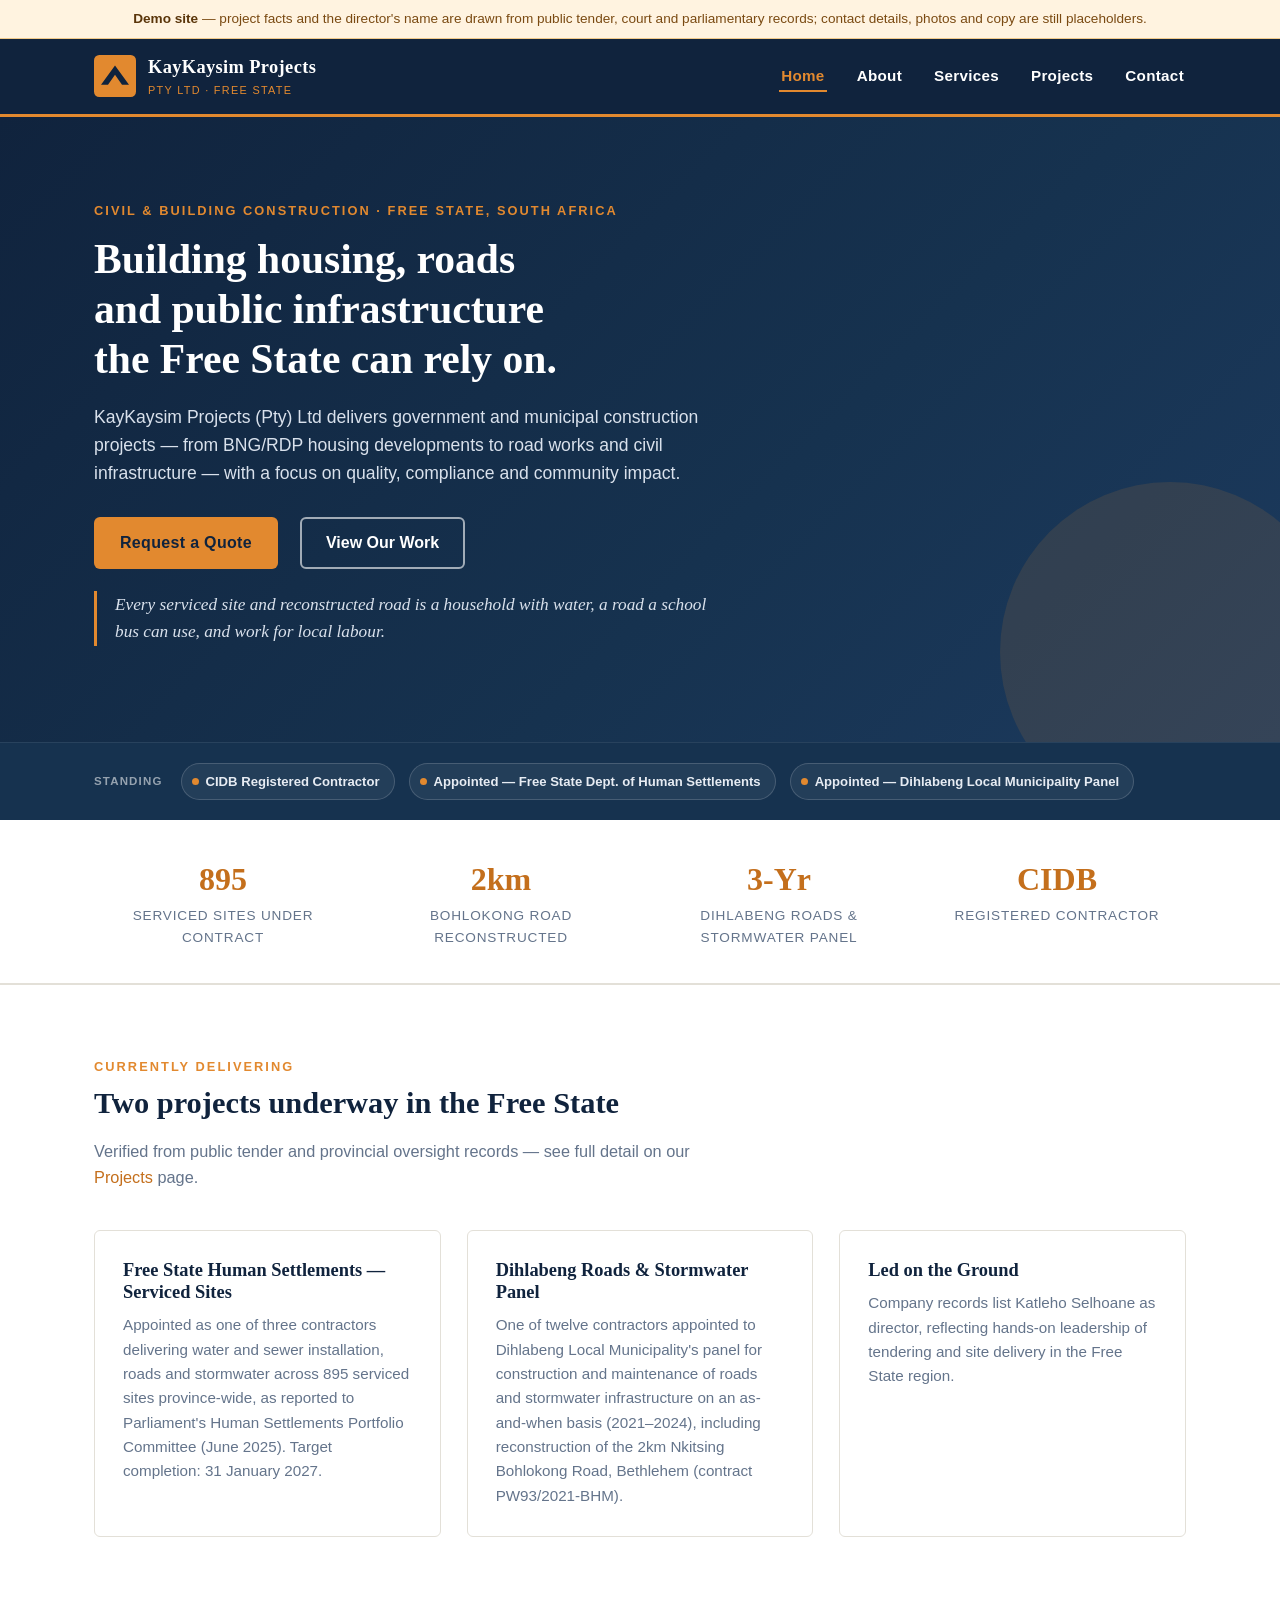
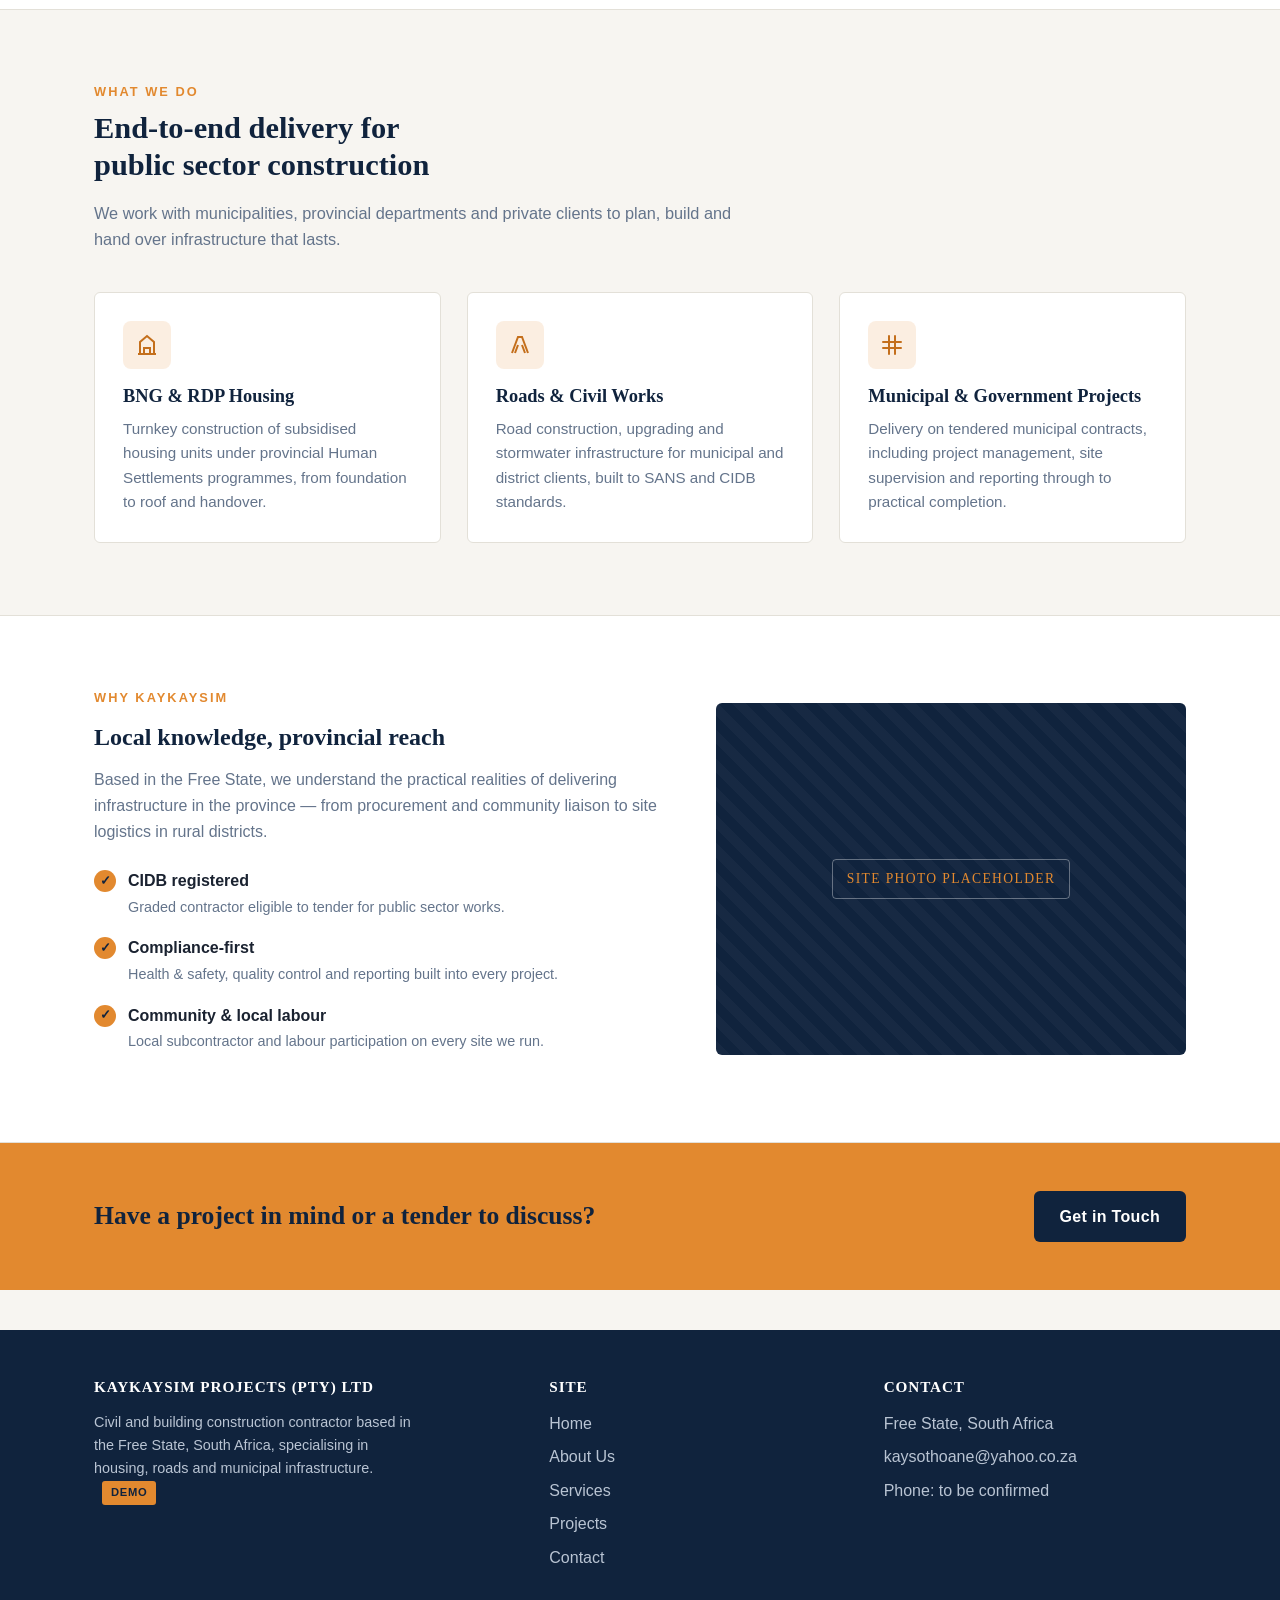
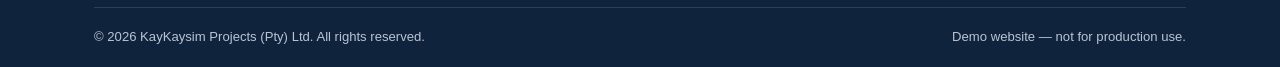
==== index.html @ f26dc11b "Publish KayKaysim Projects demo site with GitHub Pages deploy Static 5-page site mirrored from the p" ====
<!DOCTYPE html>
<html lang="en">
<head>
<meta charset="UTF-8">
<meta name="viewport" content="width=device-width, initial-scale=1.0">
<title>KayKaysim Projects (Pty) Ltd | Civil &amp; Building Contractors, Free State</title>
<meta name="description" content="KayKaysim Projects (Pty) Ltd is a Free State based civil and building construction contractor delivering housing, roads and municipal infrastructure across South Africa.">
<link rel="icon" type="image/svg+xml" href="data:image/svg+xml,<svg xmlns='http://www.w3.org/2000/svg' viewBox='0 0 48 48'><rect width='48' height='48' rx='8' fill='%23E2892F'/><path d='M8 34L24 12L40 34H32L24 22.5L16 34H8Z' fill='%2310233D'/></svg>">
<link rel="stylesheet" href="css/style.css">
</head>
<body>

<div class="demo-notice"><strong>Demo site</strong> — project facts and the director's name are drawn from public tender, court and parliamentary records; contact details, photos and copy are still placeholders.</div>

<header class="site-header">
  <div class="wrap">
    <a class="brand" href="index.html">
      <svg class="brand-mark" viewBox="0 0 48 48" fill="none" xmlns="http://www.w3.org/2000/svg">
        <rect width="48" height="48" rx="6" fill="#E2892F"/>
        <path d="M8 34L24 12L40 34H32L24 22.5L16 34H8Z" fill="#10233D"/>
      </svg>
      <span class="brand-text">
        <span class="name">KayKaysim Projects</span>
        <span class="tag">Pty Ltd &middot; Free State</span>
      </span>
    </a>
    <button class="nav-toggle" aria-label="Toggle navigation">&#9776;</button>
    <nav class="main-nav">
      <ul>
        <li><a href="index.html" class="active">Home</a></li>
        <li><a href="about.html">About</a></li>
        <li><a href="services.html">Services</a></li>
        <li><a href="projects.html">Projects</a></li>
        <li><a href="contact.html">Contact</a></li>
      </ul>
    </nav>
  </div>
</header>

<section class="hero">
  <div class="wrap">
    <div class="eyebrow">Civil &amp; Building Construction &middot; Free State, South Africa</div>
    <h1>Building housing, roads and public infrastructure the Free State can rely on.</h1>
    <p class="lede">KayKaysim Projects (Pty) Ltd delivers government and municipal construction projects — from BNG/RDP housing developments to road works and civil infrastructure — with a focus on quality, compliance and community impact.</p>
    <div class="hero-actions">
      <a class="btn" href="contact.html">Request a Quote</a>
      <a class="btn-outline" href="projects.html">View Our Work</a>
    </div>
    <p class="mission-line">Every serviced site and reconstructed road is a household with water, a road a school bus can use, and work for local labour.</p>
  </div>
</section>

<section class="trust-bar">
  <div class="wrap">
    <span class="trust-label">Standing</span>
    <span class="badge-chip"><span class="dot"></span>CIDB Registered Contractor</span>
    <span class="badge-chip"><span class="dot"></span>Appointed &mdash; Free State Dept. of Human Settlements</span>
    <span class="badge-chip"><span class="dot"></span>Appointed &mdash; Dihlabeng Local Municipality Panel</span>
  </div>
</section>

<section class="stats">
  <div class="wrap">
    <div class="stat">
      <div class="num">895</div>
      <div class="label">Serviced Sites Under Contract</div>
    </div>
    <div class="stat">
      <div class="num">2km</div>
      <div class="label">Bohlokong Road Reconstructed</div>
    </div>
    <div class="stat">
      <div class="num">3-Yr</div>
      <div class="label">Dihlabeng Roads &amp; Stormwater Panel</div>
    </div>
    <div class="stat">
      <div class="num">CIDB</div>
      <div class="label">Registered Contractor</div>
    </div>
  </div>
</section>

<section class="block alt">
  <div class="wrap">
    <div class="section-head">
      <div class="eyebrow">Currently Delivering</div>
      <h2>Two projects underway in the Free State</h2>
      <p>Verified from public tender and provincial oversight records — see full detail on our <a href="projects.html">Projects</a> page.</p>
    </div>
    <div class="grid-3">
      <div class="card">
        <h3>Free State Human Settlements &mdash; Serviced Sites</h3>
        <p>Appointed as one of three contractors delivering water and sewer installation, roads and stormwater across 895 serviced sites province-wide, as reported to Parliament's Human Settlements Portfolio Committee (June 2025). Target completion: 31 January 2027.</p>
      </div>
      <div class="card">
        <h3>Dihlabeng Roads &amp; Stormwater Panel</h3>
        <p>One of twelve contractors appointed to Dihlabeng Local Municipality's panel for construction and maintenance of roads and stormwater infrastructure on an as-and-when basis (2021&ndash;2024), including reconstruction of the 2km Nkitsing Bohlokong Road, Bethlehem (contract PW93/2021-BHM).</p>
      </div>
      <div class="card">
        <h3>Led on the Ground</h3>
        <p>Company records list Katleho Selhoane as director, reflecting hands-on leadership of tendering and site delivery in the Free State region.</p>
      </div>
    </div>
  </div>
</section>

<section class="block">
  <div class="wrap">
    <div class="section-head">
      <div class="eyebrow">What We Do</div>
      <h2>End-to-end delivery for public sector construction</h2>
      <p>We work with municipalities, provincial departments and private clients to plan, build and hand over infrastructure that lasts.</p>
    </div>
    <div class="grid-3">
      <div class="card">
        <div class="icon-box">
          <svg viewBox="0 0 24 24" fill="none" stroke="currentColor" stroke-width="2"><path d="M3 21h18M5 21V9l7-6 7 6v12M9 21v-6h6v6"/></svg>
        </div>
        <h3>BNG &amp; RDP Housing</h3>
        <p>Turnkey construction of subsidised housing units under provincial Human Settlements programmes, from foundation to roof and handover.</p>
      </div>
      <div class="card">
        <div class="icon-box">
          <svg viewBox="0 0 24 24" fill="none" stroke="currentColor" stroke-width="2"><path d="M4 20l6-16h4l6 16M7 20l3-8M17 20l-3-8"/></svg>
        </div>
        <h3>Roads &amp; Civil Works</h3>
        <p>Road construction, upgrading and stormwater infrastructure for municipal and district clients, built to SANS and CIDB standards.</p>
      </div>
      <div class="card">
        <div class="icon-box">
          <svg viewBox="0 0 24 24" fill="none" stroke="currentColor" stroke-width="2"><path d="M3 9h18M3 15h18M9 3v18M15 3v18" stroke-linecap="round"/></svg>
        </div>
        <h3>Municipal &amp; Government Projects</h3>
        <p>Delivery on tendered municipal contracts, including project management, site supervision and reporting through to practical completion.</p>
      </div>
    </div>
  </div>
</section>

<section class="block alt">
  <div class="wrap grid-2">
    <div>
      <div class="eyebrow">Why KayKaysim</div>
      <h2>Local knowledge, provincial reach</h2>
      <p style="color:var(--steel); margin-bottom:24px;">Based in the Free State, we understand the practical realities of delivering infrastructure in the province — from procurement and community liaison to site logistics in rural districts.</p>
      <ul class="pillars">
        <li><span class="tick">&#10003;</span><div><strong>CIDB registered</strong><br><span style="color:var(--steel); font-size:0.9rem;">Graded contractor eligible to tender for public sector works.</span></div></li>
        <li><span class="tick">&#10003;</span><div><strong>Compliance-first</strong><br><span style="color:var(--steel); font-size:0.9rem;">Health &amp; safety, quality control and reporting built into every project.</span></div></li>
        <li><span class="tick">&#10003;</span><div><strong>Community &amp; local labour</strong><br><span style="color:var(--steel); font-size:0.9rem;">Local subcontractor and labour participation on every site we run.</span></div></li>
      </ul>
    </div>
    <div class="photo-block">
      <div class="pattern"></div>
      <span>Site Photo Placeholder</span>
    </div>
  </div>
</section>

<section class="cta-band">
  <div class="wrap">
    <h2>Have a project in mind or a tender to discuss?</h2>
    <a class="btn" href="contact.html">Get in Touch</a>
  </div>
</section>

<footer class="site-footer">
  <div class="wrap">
    <div class="footer-grid">
      <div>
        <h4>KayKaysim Projects (Pty) Ltd</h4>
        <p style="max-width:320px; font-size:0.9rem;">Civil and building construction contractor based in the Free State, South Africa, specialising in housing, roads and municipal infrastructure. <span class="demo-badge">Demo</span></p>
      </div>
      <div>
        <h4>Site</h4>
        <ul>
          <li><a href="index.html">Home</a></li>
          <li><a href="about.html">About Us</a></li>
          <li><a href="services.html">Services</a></li>
          <li><a href="projects.html">Projects</a></li>
          <li><a href="contact.html">Contact</a></li>
        </ul>
      </div>
      <div>
        <h4>Contact</h4>
        <ul>
          <li>Free State, South Africa</li>
          <li>kaysothoane@yahoo.co.za</li>
          <li>Phone: to be confirmed</li>
        </ul>
      </div>
    </div>
    <div class="footer-bottom">
      <span>&copy; 2026 KayKaysim Projects (Pty) Ltd. All rights reserved.</span>
      <span>Demo website — not for production use.</span>
    </div>
  </div>
</footer>

<script src="js/script.js"></script>
</body>
</html>
---- css/style.css ----
/* KayKaysim Projects (Pty) Ltd — demo site styles */

:root {
  --navy: #10233d;
  --navy-light: #16324f;
  --amber: #e2892f;
  --amber-dark: #c46f1c;
  --steel: #64748b;
  --ink: #1a2230;
  --paper: #f7f5f1;
  --white: #ffffff;
  --border: #e3e0d8;
  --max: 1140px;
  --radius: 6px;
  font-size: 16px;
}

* { box-sizing: border-box; }

html, body {
  margin: 0;
  padding: 0;
}

body {
  font-family: "Segoe UI", Roboto, Helvetica, Arial, sans-serif;
  color: var(--ink);
  background: var(--paper);
  line-height: 1.6;
}

h1, h2, h3, h4 {
  font-family: Georgia, "Times New Roman", serif;
  color: var(--navy);
  line-height: 1.2;
  margin: 0 0 0.5em;
}
h1, h2 { text-wrap: balance; }

a:focus-visible,
button:focus-visible,
input:focus-visible,
textarea:focus-visible {
  outline: 2px solid var(--amber);
  outline-offset: 2px;
}

a {
  color: var(--amber-dark);
  text-decoration: none;
}
a:hover { text-decoration: underline; }

img { max-width: 100%; display: block; }

.wrap {
  max-width: var(--max);
  margin: 0 auto;
  padding: 0 24px;
}

/* Header */
.site-header {
  background: var(--navy);
  color: var(--white);
  position: sticky;
  top: 0;
  z-index: 50;
  border-bottom: 3px solid var(--amber);
}

.site-header .wrap {
  display: flex;
  align-items: center;
  justify-content: space-between;
  padding-top: 14px;
  padding-bottom: 14px;
}

.brand {
  display: flex;
  align-items: center;
  gap: 12px;
  color: var(--white);
}

.brand:hover { text-decoration: none; }

.brand-mark {
  width: 42px;
  height: 42px;
  flex-shrink: 0;
}

.brand-text .name {
  font-family: Georgia, serif;
  font-weight: 700;
  font-size: 1.15rem;
  letter-spacing: 0.02em;
  display: block;
}

.brand-text .tag {
  font-size: 0.68rem;
  letter-spacing: 0.12em;
  text-transform: uppercase;
  color: var(--amber);
  display: block;
}

nav.main-nav ul {
  list-style: none;
  display: flex;
  gap: 28px;
  margin: 0;
  padding: 0;
}

nav.main-nav a {
  color: var(--white);
  font-size: 0.95rem;
  font-weight: 600;
  letter-spacing: 0.02em;
  padding: 6px 2px;
  border-bottom: 2px solid transparent;
}

nav.main-nav a:hover,
nav.main-nav a.active {
  color: var(--amber);
  text-decoration: none;
  border-bottom-color: var(--amber);
}

.nav-toggle {
  display: none;
  background: none;
  border: 1px solid rgba(255,255,255,0.4);
  border-radius: var(--radius);
  color: var(--white);
  padding: 8px 10px;
  font-size: 1rem;
}

/* Hero */
.hero {
  background: linear-gradient(135deg, var(--navy) 0%, var(--navy-light) 60%, #1c3a5e 100%);
  color: var(--white);
  padding: 84px 0 96px;
  position: relative;
  overflow: hidden;
}

.hero::after {
  content: "";
  position: absolute;
  right: -60px;
  bottom: -80px;
  width: 340px;
  height: 340px;
  background: var(--amber);
  opacity: 0.12;
  border-radius: 50%;
}

.hero .wrap { position: relative; z-index: 1; }

.eyebrow {
  color: var(--amber);
  text-transform: uppercase;
  letter-spacing: 0.16em;
  font-size: 0.8rem;
  font-weight: 700;
  margin-bottom: 14px;
}

.hero h1 {
  color: var(--white);
  font-size: 2.6rem;
  max-width: 720px;
  margin-bottom: 18px;
}

.hero p.lede {
  max-width: 620px;
  font-size: 1.1rem;
  color: #d9e1ec;
  margin-bottom: 30px;
}

.btn {
  display: inline-block;
  background: var(--amber);
  color: var(--navy);
  font-weight: 700;
  padding: 13px 26px;
  border-radius: var(--radius);
  letter-spacing: 0.02em;
}
.btn:hover { background: var(--amber-dark); color: var(--white); text-decoration: none; }

.btn-outline {
  display: inline-block;
  border: 2px solid rgba(255,255,255,0.6);
  color: var(--white);
  font-weight: 700;
  padding: 11px 24px;
  border-radius: var(--radius);
  margin-left: 14px;
}
.btn-outline:hover { border-color: var(--amber); color: var(--amber); text-decoration: none; }

.hero-actions { display: flex; align-items: center; flex-wrap: wrap; gap: 8px; }

/* Stats strip */
.stats {
  background: var(--white);
  border-bottom: 1px solid var(--border);
}
.stats .wrap {
  display: grid;
  grid-template-columns: repeat(4, 1fr);
  gap: 20px;
  padding-top: 34px;
  padding-bottom: 34px;
  text-align: center;
}
.stat .num {
  font-family: Georgia, serif;
  font-size: 2rem;
  font-weight: 700;
  color: var(--amber-dark);
}
.stat .label {
  font-size: 0.85rem;
  color: var(--steel);
  text-transform: uppercase;
  letter-spacing: 0.06em;
}

/* Sections */
section.block {
  padding: 72px 0;
}
section.block.alt {
  background: var(--white);
  border-top: 1px solid var(--border);
  border-bottom: 1px solid var(--border);
}

.section-head {
  max-width: 640px;
  margin-bottom: 40px;
}
.section-head .eyebrow { margin-bottom: 8px; }
.section-head h2 { font-size: 1.9rem; }
.section-head p { color: var(--steel); font-size: 1.02rem; }

.grid-3 {
  display: grid;
  grid-template-columns: repeat(3, 1fr);
  gap: 26px;
}
.grid-2 {
  display: grid;
  grid-template-columns: 1.1fr 0.9fr;
  gap: 48px;
  align-items: center;
}
.grid-pair {
  display: grid;
  grid-template-columns: 1fr 1fr;
  gap: 26px;
}

.card {
  background: var(--white);
  border: 1px solid var(--border);
  border-radius: var(--radius);
  padding: 28px;
  transition: box-shadow 0.15s ease, transform 0.15s ease;
}
.card:hover {
  box-shadow: 0 10px 24px rgba(16,35,61,0.08);
  transform: translateY(-2px);
}

.icon-box {
  width: 48px;
  height: 48px;
  border-radius: 8px;
  background: rgba(226,137,47,0.14);
  color: var(--amber-dark);
  display: flex;
  align-items: center;
  justify-content: center;
  margin-bottom: 16px;
}
.icon-box svg { width: 24px; height: 24px; }

.card h3 { font-size: 1.15rem; margin-bottom: 10px; }
.card p { color: var(--steel); font-size: 0.95rem; margin: 0; }

.pillars {
  list-style: none;
  margin: 0;
  padding: 0;
}
.pillars li {
  display: flex;
  gap: 12px;
  margin-bottom: 16px;
  align-items: flex-start;
}
.pillars .tick {
  width: 22px;
  height: 22px;
  flex-shrink: 0;
  border-radius: 50%;
  background: var(--amber);
  color: var(--navy);
  font-weight: 700;
  font-size: 0.8rem;
  display: flex;
  align-items: center;
  justify-content: center;
  margin-top: 2px;
}

.photo-block {
  background: var(--navy);
  border-radius: var(--radius);
  aspect-ratio: 4/3;
  display: flex;
  align-items: center;
  justify-content: center;
  color: var(--amber);
  position: relative;
  overflow: hidden;
}
.photo-block .pattern {
  position: absolute;
  inset: 0;
  opacity: 0.5;
  background-image: repeating-linear-gradient(45deg, rgba(255,255,255,0.06) 0 10px, transparent 10px 20px);
}
.photo-block span {
  position: relative;
  z-index: 1;
  font-family: Georgia, serif;
  font-size: 0.85rem;
  letter-spacing: 0.1em;
  text-transform: uppercase;
  border: 1px solid rgba(255,255,255,0.35);
  padding: 8px 14px;
  border-radius: 4px;
}

/* Projects */
.project-card {
  border: 1px solid var(--border);
  border-radius: var(--radius);
  overflow: hidden;
  background: var(--white);
}
.project-thumb {
  aspect-ratio: 16/10;
  background: linear-gradient(135deg, var(--navy) 0%, #274a72 100%);
  display: flex;
  align-items: center;
  justify-content: center;
  color: rgba(255,255,255,0.55);
  font-size: 0.75rem;
  letter-spacing: 0.1em;
  text-transform: uppercase;
}
.project-body { padding: 20px; }
.project-tag {
  display: inline-block;
  font-size: 0.72rem;
  text-transform: uppercase;
  letter-spacing: 0.08em;
  color: var(--amber-dark);
  background: rgba(226,137,47,0.12);
  padding: 4px 10px;
  border-radius: 3px;
  margin-bottom: 10px;
  font-weight: 700;
}
.project-body h3 { font-size: 1.05rem; margin-bottom: 6px; }
.project-body p { color: var(--steel); font-size: 0.9rem; margin: 0 0 10px; }
.project-meta {
  display: flex;
  justify-content: space-between;
  font-size: 0.82rem;
  color: var(--steel);
  border-top: 1px dashed var(--border);
  padding-top: 10px;
}

/* Timeline (about) */
.timeline {
  list-style: none;
  margin: 0;
  padding: 0;
  border-left: 2px solid var(--border);
}
.timeline li {
  position: relative;
  padding: 0 0 28px 26px;
}
.timeline li::before {
  content: "";
  position: absolute;
  left: -6px;
  top: 4px;
  width: 10px;
  height: 10px;
  border-radius: 50%;
  background: var(--amber);
}
.timeline .yr {
  font-weight: 700;
  color: var(--navy);
  display: block;
  margin-bottom: 4px;
}
.timeline p { color: var(--steel); margin: 0; font-size: 0.92rem; }

/* CTA band */
.cta-band {
  background: var(--amber);
  color: var(--navy);
  padding: 48px 0;
}
.cta-band .wrap {
  display: flex;
  align-items: center;
  justify-content: space-between;
  gap: 24px;
  flex-wrap: wrap;
}
.cta-band h2 { color: var(--navy); font-size: 1.6rem; margin: 0; }
.cta-band .btn {
  background: var(--navy);
  color: var(--white);
}
.cta-band .btn:hover { background: #0b1a2e; }

/* Contact */
.contact-grid {
  display: grid;
  grid-template-columns: 1fr 1fr;
  gap: 48px;
}
.contact-list {
  list-style: none;
  margin: 0 0 28px;
  padding: 0;
}
.contact-list li {
  display: flex;
  gap: 14px;
  padding: 16px 0;
  border-bottom: 1px solid var(--border);
}
.contact-list .icon-box { margin: 0; flex-shrink: 0; width: 40px; height: 40px; }
.contact-list strong { display: block; color: var(--navy); font-size: 0.85rem; text-transform: uppercase; letter-spacing: 0.04em; }
.contact-list span, .contact-list a { color: var(--steel); font-size: 0.95rem; }

form.demo-form { display: flex; flex-direction: column; gap: 14px; }
form.demo-form label {
  font-size: 0.82rem;
  font-weight: 700;
  color: var(--navy);
  text-transform: uppercase;
  letter-spacing: 0.04em;
  margin-bottom: 4px;
  display: block;
}
form.demo-form input,
form.demo-form textarea {
  width: 100%;
  padding: 11px 12px;
  border: 1px solid var(--border);
  border-radius: var(--radius);
  font-family: inherit;
  font-size: 0.95rem;
  background: var(--white);
}
form.demo-form input:focus,
form.demo-form textarea:focus {
  outline: 2px solid var(--amber);
  outline-offset: 1px;
}
.form-note {
  font-size: 0.82rem;
  color: var(--steel);
  background: rgba(226,137,47,0.1);
  border: 1px solid rgba(226,137,47,0.35);
  border-radius: var(--radius);
  padding: 10px 14px;
  margin-bottom: 18px;
}

.map-frame {
  border-radius: var(--radius);
  border: 1px solid var(--border);
  aspect-ratio: 16/10;
  background: repeating-linear-gradient(0deg, #e9e5da 0 1px, transparent 1px 24px),
              repeating-linear-gradient(90deg, #e9e5da 0 1px, transparent 1px 24px),
              var(--paper);
  display: flex;
  align-items: center;
  justify-content: center;
  color: var(--steel);
  font-size: 0.85rem;
  text-align: center;
  padding: 20px;
}

/* Footer */
footer.site-footer {
  background: var(--navy);
  color: #b9c4d3;
  padding: 48px 0 20px;
  margin-top: 40px;
}
.footer-grid {
  display: grid;
  grid-template-columns: 1.4fr 1fr 1fr;
  gap: 32px;
  padding-bottom: 28px;
  border-bottom: 1px solid rgba(255,255,255,0.12);
}
footer.site-footer h4 {
  color: var(--white);
  font-size: 0.95rem;
  text-transform: uppercase;
  letter-spacing: 0.06em;
  margin-bottom: 14px;
}
footer.site-footer ul { list-style: none; margin: 0; padding: 0; }
footer.site-footer li { margin-bottom: 8px; }
footer.site-footer a { color: #b9c4d3; }
footer.site-footer a:hover { color: var(--amber); }
.footer-bottom {
  padding-top: 18px;
  display: flex;
  justify-content: space-between;
  flex-wrap: wrap;
  gap: 10px;
  font-size: 0.82rem;
}
.demo-badge {
  display: inline-block;
  background: var(--amber);
  color: var(--navy);
  font-weight: 700;
  font-size: 0.7rem;
  letter-spacing: 0.06em;
  text-transform: uppercase;
  padding: 3px 9px;
  border-radius: 3px;
  margin-left: 8px;
}

/* Trust bar */
.trust-bar {
  background: var(--navy-light);
  border-top: 1px solid rgba(255,255,255,0.08);
}
.trust-bar .wrap {
  display: flex;
  align-items: center;
  flex-wrap: wrap;
  gap: 14px;
  padding: 20px 24px;
}
.trust-bar .trust-label {
  color: rgba(255,255,255,0.55);
  font-size: 0.72rem;
  text-transform: uppercase;
  letter-spacing: 0.1em;
  font-weight: 700;
  margin-right: 4px;
}
.badge-chip {
  display: inline-flex;
  align-items: center;
  gap: 7px;
  background: rgba(255,255,255,0.06);
  border: 1px solid rgba(255,255,255,0.16);
  color: #e7ecf3;
  font-size: 0.82rem;
  font-weight: 600;
  padding: 7px 14px 7px 10px;
  border-radius: 999px;
}
.badge-chip .dot {
  width: 7px;
  height: 7px;
  border-radius: 50%;
  background: var(--amber);
  flex-shrink: 0;
}

/* Divisions */
.division {
  border-top: 3px solid var(--amber);
  background: var(--white);
  border-radius: var(--radius);
  padding: 30px 30px 8px;
  margin-bottom: 32px;
  border-left: 1px solid var(--border);
  border-right: 1px solid var(--border);
  border-bottom: 1px solid var(--border);
}
.division-head {
  display: flex;
  align-items: baseline;
  justify-content: space-between;
  flex-wrap: wrap;
  gap: 10px;
  margin-bottom: 22px;
  padding-bottom: 18px;
  border-bottom: 1px solid var(--border);
}
.division-head h3 {
  font-size: 1.3rem;
  margin: 0;
}
.division-head .division-index {
  font-family: Georgia, serif;
  color: var(--amber-dark);
  font-weight: 700;
  font-size: 0.85rem;
  letter-spacing: 0.08em;
  text-transform: uppercase;
}
.division .grid-3 { margin-bottom: 22px; }
.division .card {
  border: none;
  padding: 0;
}
.division .card:hover { box-shadow: none; transform: none; }
.division .card h3 { font-size: 1.02rem; }
.division .card p { font-size: 0.9rem; }

/* Leadership */
.leader-card {
  display: flex;
  gap: 20px;
  align-items: center;
  background: var(--white);
  border: 1px solid var(--border);
  border-radius: var(--radius);
  padding: 24px;
}
.leader-avatar {
  width: 72px;
  height: 72px;
  border-radius: 50%;
  background: var(--navy);
  color: var(--amber);
  flex-shrink: 0;
  display: flex;
  align-items: center;
  justify-content: center;
  font-family: Georgia, serif;
  font-weight: 700;
  font-size: 1.4rem;
}
.leader-card h3 { font-size: 1.05rem; margin-bottom: 2px; }
.leader-card .role {
  color: var(--amber-dark);
  font-size: 0.82rem;
  font-weight: 700;
  text-transform: uppercase;
  letter-spacing: 0.05em;
  margin-bottom: 8px;
  display: block;
}
.leader-card p { color: var(--steel); font-size: 0.88rem; margin: 0; }

.mission-line {
  border-left: 3px solid var(--amber);
  padding-left: 18px;
  font-family: Georgia, serif;
  font-style: italic;
  font-size: 1.08rem;
  color: #d9e1ec;
  max-width: 620px;
  margin: 22px 0 0;
}

/* Page header (non-home pages) */
.page-header {
  background: var(--navy);
  color: var(--white);
  padding: 52px 0;
  border-bottom: 3px solid var(--amber);
}
.page-header .eyebrow { color: var(--amber); }
.page-header h1 { color: var(--white); font-size: 2.1rem; margin-bottom: 6px; }
.page-header p { color: #d9e1ec; margin: 0; max-width: 620px; }

/* Demo notice */
.demo-notice {
  background: #fff3e0;
  border-bottom: 1px solid #f0c98a;
  color: #7a4a12;
  font-size: 0.85rem;
  text-align: center;
  padding: 8px 16px;
}
.demo-notice strong { color: #5a350a; }

@media (max-width: 900px) {
  .grid-3 { grid-template-columns: 1fr; }
  .grid-2 { grid-template-columns: 1fr; }
  .grid-pair { grid-template-columns: 1fr; }
  .contact-grid { grid-template-columns: 1fr; }
  .footer-grid { grid-template-columns: 1fr; }
  .stats .wrap { grid-template-columns: repeat(2, 1fr); }
  .leader-card { flex-direction: column; text-align: center; }
  .division { padding: 22px 18px 6px; }
}

@media (max-width: 720px) {
  nav.main-nav { display: none; }
  nav.main-nav.open {
    display: block;
    position: absolute;
    top: 100%;
    left: 0;
    right: 0;
    background: var(--navy-light);
    padding: 12px 24px 20px;
  }
  nav.main-nav.open ul { flex-direction: column; gap: 14px; }
  .nav-toggle { display: inline-block; }
  .hero h1 { font-size: 1.9rem; }
  .cta-band .wrap { flex-direction: column; text-align: center; }
}
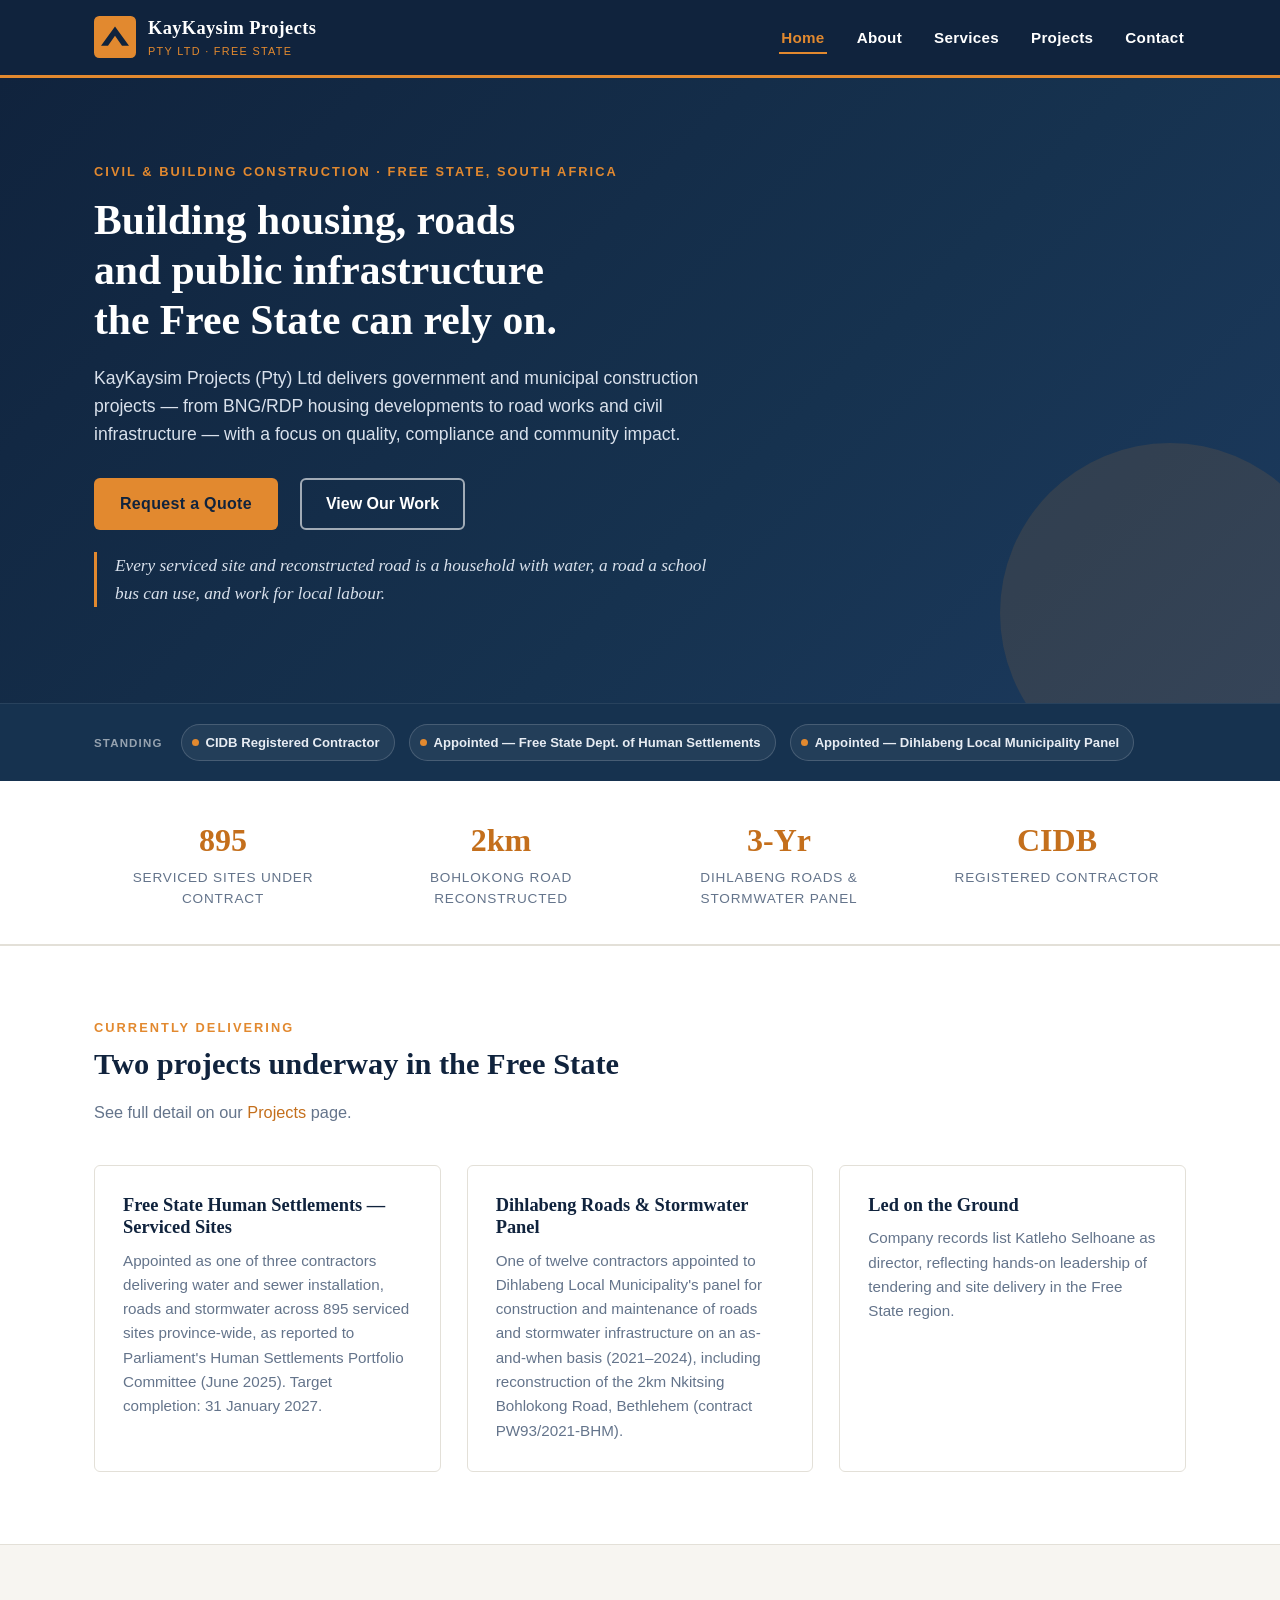
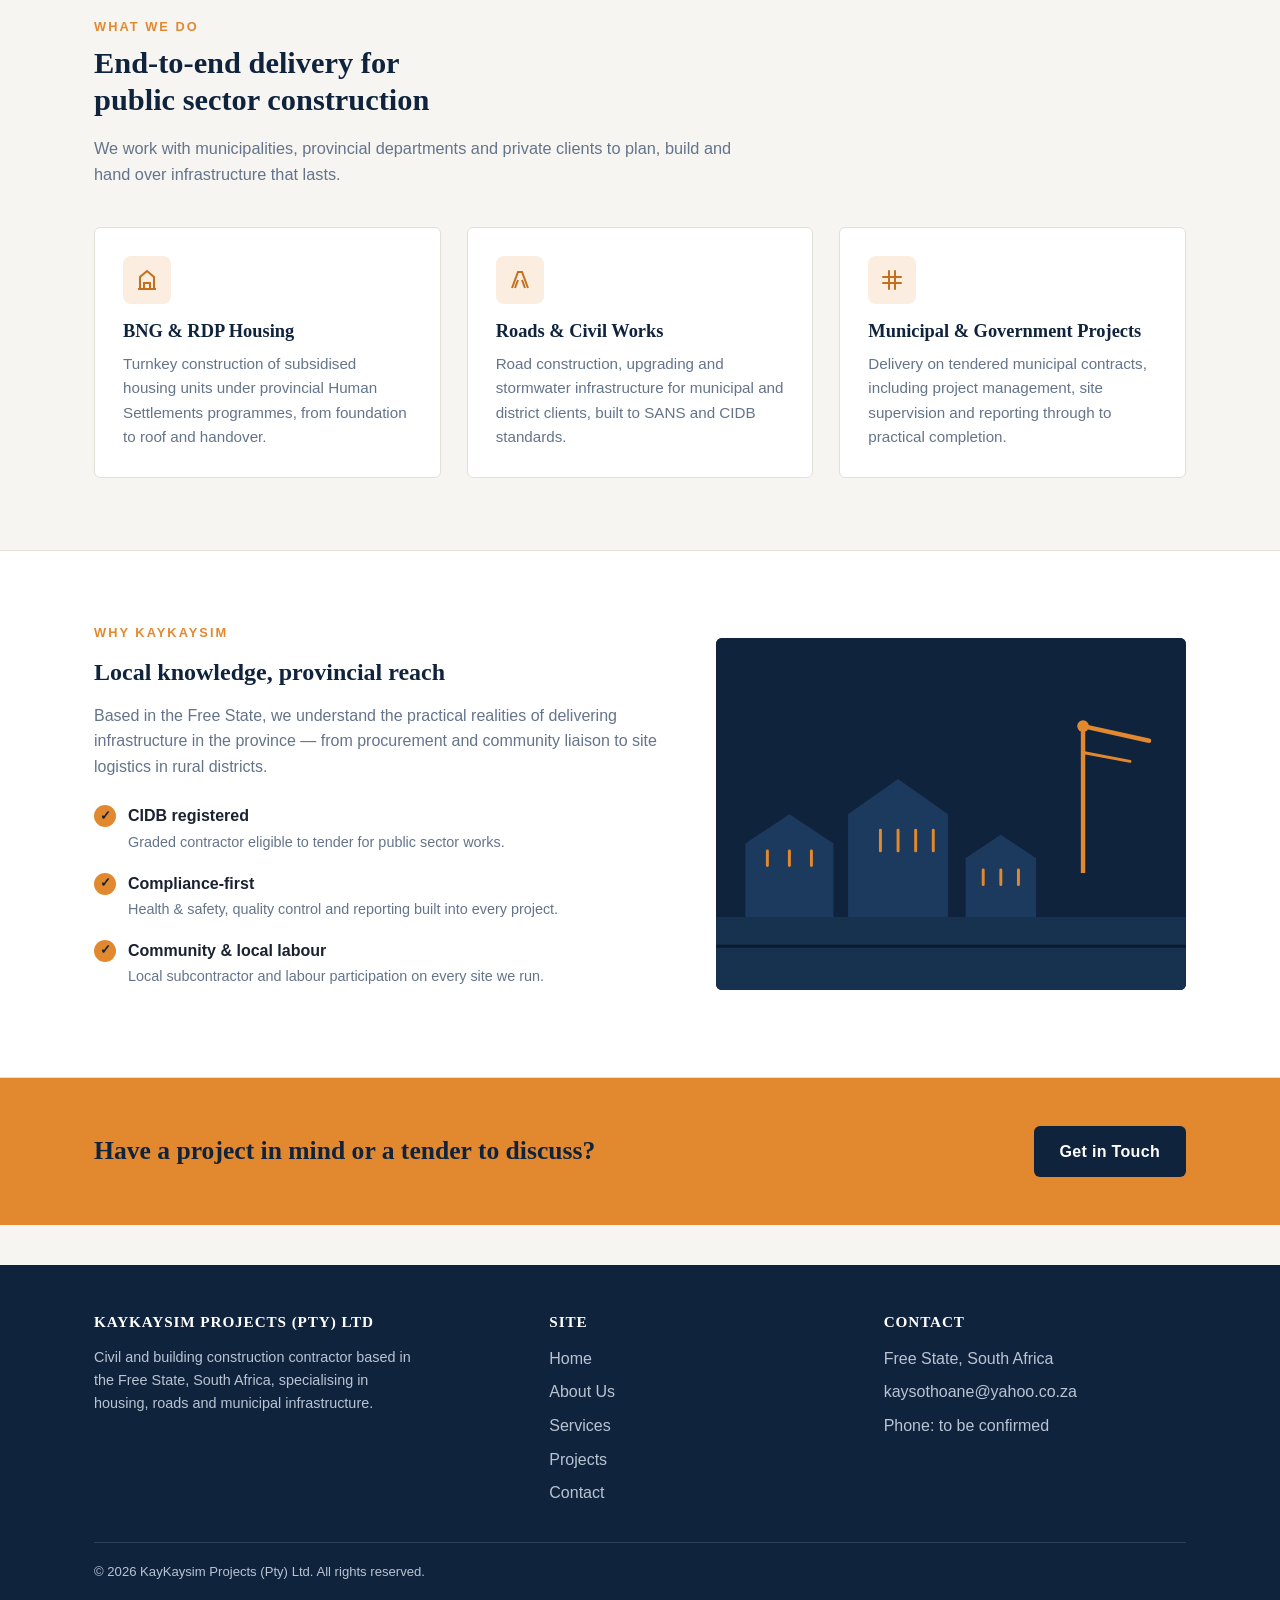
==== commit 6ff9eab6: "Remove reviewer-facing commentary, add custom illustrations Mirrors the private source repo: strips " ====
--- a/index.html
+++ b/index.html
@@ -9,8 +9,6 @@
 <link rel="stylesheet" href="css/style.css">
 </head>
 <body>
-
-<div class="demo-notice"><strong>Demo site</strong> — project facts and the director's name are drawn from public tender, court and parliamentary records; contact details, photos and copy are still placeholders.</div>
 
 <header class="site-header">
   <div class="wrap">
@@ -85,7 +83,7 @@
     <div class="section-head">
       <div class="eyebrow">Currently Delivering</div>
       <h2>Two projects underway in the Free State</h2>
-      <p>Verified from public tender and provincial oversight records — see full detail on our <a href="projects.html">Projects</a> page.</p>
+      <p>See full detail on our <a href="projects.html">Projects</a> page.</p>
     </div>
     <div class="grid-3">
       <div class="card">
@@ -151,7 +149,23 @@
     </div>
     <div class="photo-block">
       <div class="pattern"></div>
-      <span>Site Photo Placeholder</span>
+      <svg viewBox="0 0 320 240" fill="none" xmlns="http://www.w3.org/2000/svg">
+        <rect width="320" height="240" fill="#10233d"/>
+        <path d="M0 190h320v50H0z" fill="#16324f"/>
+        <path d="M20 190v-50l30-20 30 20v50z" fill="#1c3a5e"/>
+        <path d="M90 190v-70l34-24 34 24v70z" fill="#1c3a5e"/>
+        <path d="M170 190v-40l24-16 24 16v40z" fill="#1c3a5e"/>
+        <g stroke="#e2892f" stroke-width="2" stroke-linecap="round">
+          <path d="M35 155v-10M50 155v-10M65 155v-10"/>
+          <path d="M112 145v-14M124 145v-14M136 145v-14M148 145v-14"/>
+          <path d="M182 168v-10M194 168v-10M206 168v-10"/>
+        </g>
+        <path d="M250 60v100" stroke="#e2892f" stroke-width="3"/>
+        <path d="M250 60l45 10" stroke="#e2892f" stroke-width="3" stroke-linecap="round"/>
+        <path d="M250 78l32 6" stroke="#e2892f" stroke-width="2" stroke-linecap="round"/>
+        <circle cx="250" cy="60" r="4" fill="#e2892f"/>
+        <path d="M0 210h320" stroke="#0b1a2e" stroke-width="2"/>
+      </svg>
     </div>
   </div>
 </section>
@@ -168,7 +182,7 @@
     <div class="footer-grid">
       <div>
         <h4>KayKaysim Projects (Pty) Ltd</h4>
-        <p style="max-width:320px; font-size:0.9rem;">Civil and building construction contractor based in the Free State, South Africa, specialising in housing, roads and municipal infrastructure. <span class="demo-badge">Demo</span></p>
+        <p style="max-width:320px; font-size:0.9rem;">Civil and building construction contractor based in the Free State, South Africa, specialising in housing, roads and municipal infrastructure.</p>
       </div>
       <div>
         <h4>Site</h4>
@@ -191,7 +205,6 @@
     </div>
     <div class="footer-bottom">
       <span>&copy; 2026 KayKaysim Projects (Pty) Ltd. All rights reserved.</span>
-      <span>Demo website — not for production use.</span>
     </div>
   </div>
 </footer>
--- a/css/style.css
+++ b/css/style.css
@@ -331,10 +331,6 @@
   background: var(--navy);
   border-radius: var(--radius);
   aspect-ratio: 4/3;
-  display: flex;
-  align-items: center;
-  justify-content: center;
-  color: var(--amber);
   position: relative;
   overflow: hidden;
 }
@@ -344,16 +340,12 @@
   opacity: 0.5;
   background-image: repeating-linear-gradient(45deg, rgba(255,255,255,0.06) 0 10px, transparent 10px 20px);
 }
-.photo-block span {
+.photo-block svg {
   position: relative;
   z-index: 1;
-  font-family: Georgia, serif;
-  font-size: 0.85rem;
-  letter-spacing: 0.1em;
-  text-transform: uppercase;
-  border: 1px solid rgba(255,255,255,0.35);
-  padding: 8px 14px;
-  border-radius: 4px;
+  width: 100%;
+  height: 100%;
+  display: block;
 }
 
 /* Projects */
@@ -365,14 +357,14 @@
 }
 .project-thumb {
   aspect-ratio: 16/10;
-  background: linear-gradient(135deg, var(--navy) 0%, #274a72 100%);
-  display: flex;
-  align-items: center;
-  justify-content: center;
-  color: rgba(255,255,255,0.55);
-  font-size: 0.75rem;
-  letter-spacing: 0.1em;
-  text-transform: uppercase;
+  background: var(--navy);
+  display: block;
+  overflow: hidden;
+}
+.project-thumb svg {
+  width: 100%;
+  height: 100%;
+  display: block;
 }
 .project-body { padding: 20px; }
 .project-tag {
@@ -552,19 +544,6 @@
   gap: 10px;
   font-size: 0.82rem;
 }
-.demo-badge {
-  display: inline-block;
-  background: var(--amber);
-  color: var(--navy);
-  font-weight: 700;
-  font-size: 0.7rem;
-  letter-spacing: 0.06em;
-  text-transform: uppercase;
-  padding: 3px 9px;
-  border-radius: 3px;
-  margin-left: 8px;
-}
-
 /* Trust bar */
 .trust-bar {
   background: var(--navy-light);
@@ -706,16 +685,6 @@
 .page-header p { color: #d9e1ec; margin: 0; max-width: 620px; }
 
 /* Demo notice */
-.demo-notice {
-  background: #fff3e0;
-  border-bottom: 1px solid #f0c98a;
-  color: #7a4a12;
-  font-size: 0.85rem;
-  text-align: center;
-  padding: 8px 16px;
-}
-.demo-notice strong { color: #5a350a; }
-
 @media (max-width: 900px) {
   .grid-3 { grid-template-columns: 1fr; }
   .grid-2 { grid-template-columns: 1fr; }
